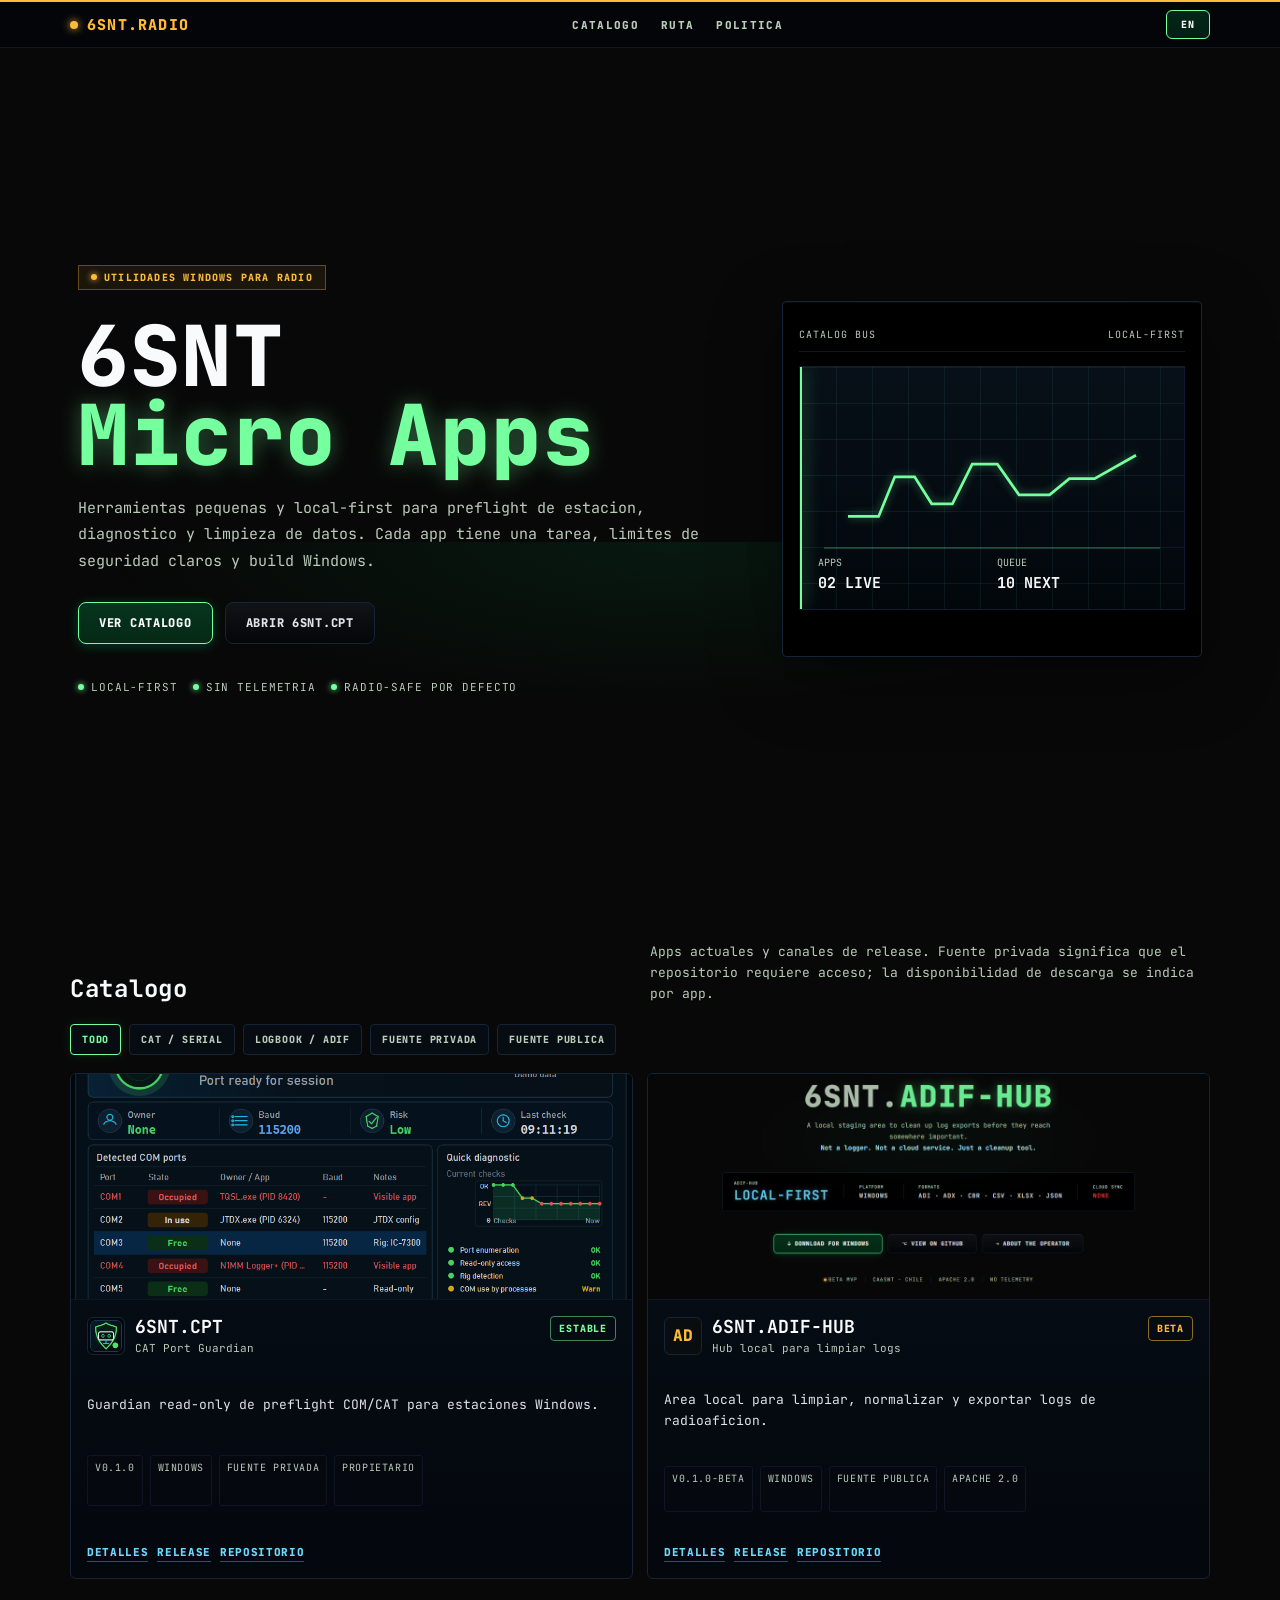
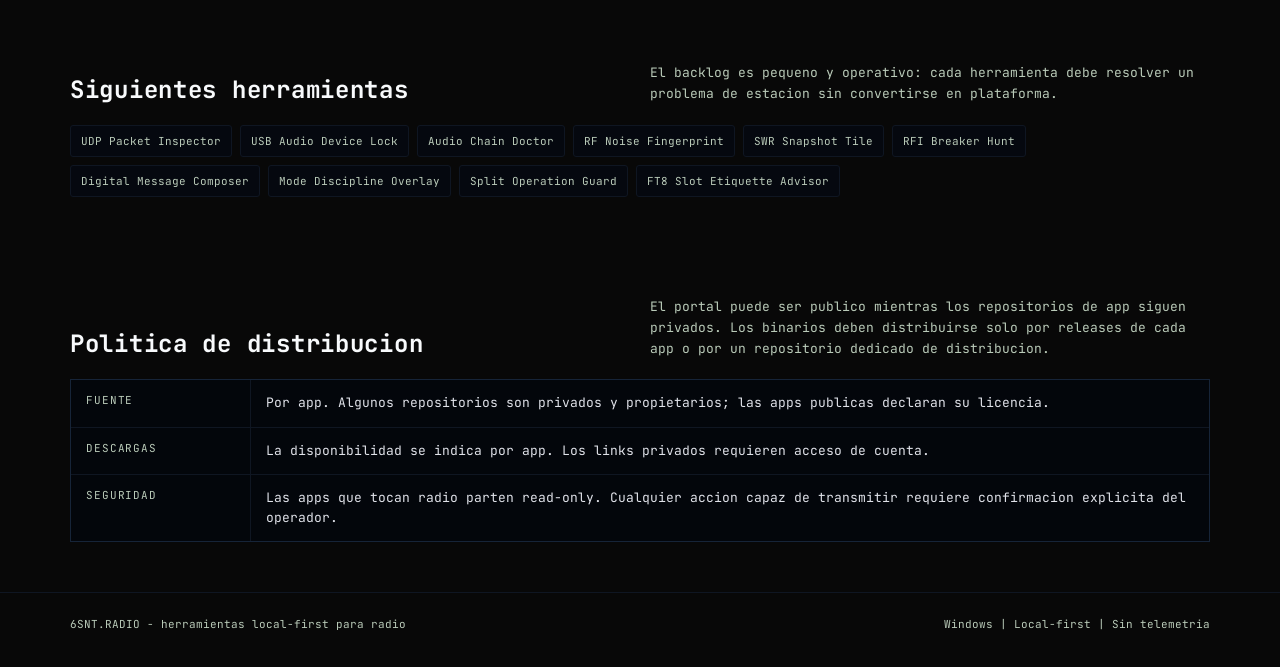
==== docs/es/index.html @ d2923bb1 "Initial catalog portal" ====
<!doctype html>
<html lang="es">
<head>
  <meta charset="utf-8">
  <meta name="viewport" content="width=device-width, initial-scale=1">
  <title>6SNT Micro Apps</title>
  <meta name="description" content="Catalogo de microapps 6SNT local-first para flujos Windows de estacion de radio.">
  <link rel="preconnect" href="https://fonts.googleapis.com">
  <link rel="preconnect" href="https://fonts.gstatic.com" crossorigin>
  <link href="https://fonts.googleapis.com/css2?family=JetBrains+Mono:wght@400;500;600;700;800&display=swap" rel="stylesheet">
  <link rel="icon" href="../assets/apps/cpt/icon.png">
  <link rel="stylesheet" href="../assets/styles.css">
</head>
<body data-page="home">
  <header><nav class="nav">
    <a class="brand" href="./"><span class="brand-mark"></span>6SNT.RADIO</a>
    <div class="nav-links"><a href="#catalog" data-copy="navCatalog"></a><a href="#roadmap" data-copy="navRoadmap"></a><a href="#policy" data-copy="navPolicy"></a></div>
    <a class="nav-action" href="../" data-lang-link>EN</a>
  </nav></header>
  <main>
    <section class="hero">
      <div class="hero-grid">
        <div>
          <div class="kicker" data-copy="heroKicker"></div>
          <h1><span data-copy="heroTitleA"></span><br><span class="accent" data-copy="heroTitleB"></span></h1>
          <p class="hero-copy" data-copy="heroCopy"></p>
          <div class="hero-actions"><a class="btn primary" href="#catalog" data-copy="ctaCatalog"></a><a class="btn secondary" href="./apps/cpt/" data-copy="ctaCpt"></a></div>
          <div class="hero-meta" data-meta></div>
        </div>
        <div class="instrument" aria-hidden="true">
          <div class="scope-top"><span>CATALOG BUS</span><span>LOCAL-FIRST</span></div>
          <div class="scope-body">
            <div class="scan-line"></div>
            <div class="trace"><svg viewBox="0 0 320 120"><path d="M0 86 L34 86 L52 42 L74 42 L93 72 L116 72 L138 28 L166 28 L190 62 L224 62 L246 44 L274 44 L320 18"/></svg></div>
            <div class="scope-readout"><span>APPS<strong>02 LIVE</strong></span><span>QUEUE<strong>10 NEXT</strong></span></div>
          </div>
        </div>
      </div>
    </section>
    <section class="section" id="catalog">
      <div class="section-title"><h2 data-copy="catalogTitle"></h2><p data-copy="catalogCopy"></p></div>
      <div class="filters" data-filters></div>
      <div class="catalog" data-catalog></div>
    </section>
    <section class="section" id="roadmap">
      <div class="section-title"><h2 data-copy="roadmapTitle"></h2><p data-copy="roadmapCopy"></p></div>
      <div class="roadmap" data-roadmap></div>
    </section>
    <section class="section" id="policy">
      <div class="section-title"><h2 data-copy="policyTitle"></h2><p data-copy="policyCopy"></p></div>
      <div class="matrix">
        <div class="matrix-row"><div class="matrix-key">Fuente</div><div class="matrix-value">Por app. Algunos repositorios son privados y propietarios; las apps publicas declaran su licencia.</div></div>
        <div class="matrix-row"><div class="matrix-key">Descargas</div><div class="matrix-value">La disponibilidad se indica por app. Los links privados requieren acceso de cuenta.</div></div>
        <div class="matrix-row"><div class="matrix-key">Seguridad</div><div class="matrix-value">Las apps que tocan radio parten read-only. Cualquier accion capaz de transmitir requiere confirmacion explicita del operador.</div></div>
      </div>
    </section>
  </main>
  <footer><div class="section"><span data-copy="footer"></span><span>Windows | Local-first | Sin telemetria</span></div></footer>
  <script src="../assets/app.js"></script>
</body>
</html>
---- docs/assets/styles.css ----
*{margin:0;padding:0;box-sizing:border-box}
:root{
  --bg:#080808;--surface:#05080f;--panel:#04060a;--well:#000000;
  --border:#162438;--border-sub:#0f1622;--border-strong:#263d4f;
  --text:#f8fafc;--text2:#e0e2e9;--text3:#bacbb9;--muted:#75839a;
  --green:#75ff9e;--green2:#00e676;--cyan:#6cdaff;--cyan2:#b8eaff;
  --amber:#ffba38;--amber2:#ffe0b4;--red:#ef4444;
  --max:1180px;--header:48px;
}
html{scroll-behavior:smooth}
body{
  background:var(--bg);color:var(--text);min-height:100vh;overflow-x:hidden;
  font-family:'JetBrains Mono',ui-monospace,SFMono-Regular,Consolas,monospace;
}
body::before{
  content:"";position:fixed;inset:0;pointer-events:none;opacity:.7;
  background:
    linear-gradient(rgba(255,255,255,.018) 1px,transparent 1px),
    linear-gradient(90deg,rgba(255,255,255,.014) 1px,transparent 1px);
  background-size:42px 42px;mask-image:linear-gradient(to bottom,black,transparent 78%);
}
a{color:inherit}
header{
  position:fixed;top:0;left:0;right:0;height:var(--header);z-index:50;
  background:rgba(4,6,10,.92);backdrop-filter:blur(12px);
  border-top:2px solid var(--amber);border-bottom:1px solid var(--border-sub);
}
.nav{
  max-width:var(--max);height:100%;margin:0 auto;padding:0 20px;
  display:flex;align-items:center;justify-content:space-between;gap:24px;
}
.brand{display:flex;align-items:center;gap:9px;text-decoration:none;font-size:15px;font-weight:800;color:var(--amber);letter-spacing:.08em}
.brand-mark{width:8px;height:8px;border-radius:50%;background:var(--amber);box-shadow:0 0 8px var(--amber)}
.nav-links{display:flex;gap:22px;align-items:center}
.nav-links a{
  font-size:11px;font-weight:800;letter-spacing:.12em;text-transform:uppercase;
  color:var(--text3);text-decoration:none;transition:color .15s;
}
.nav-links a:hover,.nav-links a.active{color:var(--green);text-shadow:0 0 8px rgba(117,255,158,.32)}
.nav-action{
  border:1px solid var(--green);background:linear-gradient(180deg,rgba(0,230,118,.15),rgba(0,97,46,.28));
  color:var(--text);text-decoration:none;border-radius:6px;padding:7px 14px;
  font-size:10px;font-weight:800;letter-spacing:.08em;text-transform:uppercase;
}
main{padding-top:var(--header)}
.section{max-width:var(--max);margin:0 auto;padding:0 20px}
.hero{
  min-height:calc(100svh - var(--header));display:grid;align-items:center;position:relative;
  padding:46px 0 36px;overflow:hidden;
}
.hero::after{
  content:"";position:absolute;inset:auto -10vw 0 -10vw;height:42%;
  background:radial-gradient(ellipse 55% 70% at 52% 0%,rgba(0,230,118,.08),transparent 68%);
  pointer-events:none;
}
.hero-grid{max-width:var(--max);margin:0 auto;padding:0 20px;display:grid;grid-template-columns:minmax(0,1fr) 420px;gap:44px;align-items:center;position:relative;z-index:1}
.kicker{
  display:inline-flex;align-items:center;gap:7px;border:1px solid rgba(255,186,56,.32);
  background:rgba(255,186,56,.08);color:var(--amber);padding:5px 12px;
  font-size:10px;font-weight:800;letter-spacing:.12em;text-transform:uppercase;margin-bottom:26px;
}
.kicker::before{content:"";width:6px;height:6px;border-radius:50%;background:var(--amber);box-shadow:0 0 6px var(--amber)}
h1{font-size:clamp(42px,7vw,84px);line-height:.95;letter-spacing:.02em;font-weight:900;margin-bottom:20px}
.accent{color:var(--green);text-shadow:0 0 22px rgba(117,255,158,.36)}
.hero-copy{max-width:660px;color:var(--text3);font-size:15px;line-height:1.75;margin-bottom:28px}
.hero-actions{display:flex;gap:12px;flex-wrap:wrap;margin-bottom:36px}
.btn{
  display:inline-flex;align-items:center;gap:9px;text-decoration:none;border-radius:8px;
  padding:12px 20px;font-size:12px;font-weight:800;letter-spacing:.06em;text-transform:uppercase;
  transition:transform .15s,border-color .15s,box-shadow .15s;
}
.btn:hover{transform:translateY(-1px)}
.btn.primary{border:1px solid var(--green);background:linear-gradient(180deg,rgba(0,230,118,.2),rgba(0,97,46,.38));box-shadow:0 2px 12px rgba(0,230,118,.25)}
.btn.secondary{border:1px solid var(--border);background:linear-gradient(180deg,#111417,#04060a);color:var(--text2)}
.btn.secondary:hover{border-color:var(--cyan);color:var(--cyan2)}
.hero-meta{display:flex;gap:15px;flex-wrap:wrap;color:var(--text3);font-size:11px;letter-spacing:.08em;text-transform:uppercase}
.hero-meta span{display:inline-flex;align-items:center;gap:7px}
.hero-meta span::before{content:"";width:6px;height:6px;border-radius:50%;background:var(--green);box-shadow:0 0 6px var(--green)}
.instrument{
  background:var(--well);border:1px solid var(--border);border-radius:4px;min-height:356px;
  padding:16px;box-shadow:0 18px 70px rgba(0,0,0,.45),inset 0 1px 0 rgba(255,255,255,.04);
}
.scope-top{height:34px;border-bottom:1px solid var(--border-sub);display:flex;align-items:center;justify-content:space-between;color:var(--text3);font-size:10px;letter-spacing:.1em;text-transform:uppercase}
.scope-body{height:244px;position:relative;overflow:hidden;border:1px solid #0d1d2e;margin-top:14px;background:linear-gradient(180deg,#071018,#02070b)}
.scope-body::before{
  content:"";position:absolute;inset:0;
  background:linear-gradient(rgba(108,218,255,.08) 1px,transparent 1px),linear-gradient(90deg,rgba(108,218,255,.07) 1px,transparent 1px);
  background-size:36px 36px;
}
.scan-line{position:absolute;top:0;bottom:0;width:2px;background:var(--green);box-shadow:0 0 18px var(--green);animation:scan 4.8s linear infinite}
@keyframes scan{from{left:-4px}to{left:100%}}
.trace{position:absolute;left:24px;right:24px;top:72px;height:110px;border-bottom:2px solid rgba(117,255,158,.22)}
.trace svg{width:100%;height:100%;overflow:visible}
.trace path{fill:none;stroke:var(--green);stroke-width:3;filter:drop-shadow(0 0 5px rgba(117,255,158,.45))}
.scope-readout{position:absolute;left:18px;bottom:16px;right:18px;display:grid;grid-template-columns:1fr 1fr;gap:10px;font-size:10px;text-transform:uppercase;color:var(--text3)}
.scope-readout strong{display:block;color:var(--text);font-size:15px;margin-top:4px}
.section-title{padding-top:42px;margin-bottom:20px;display:flex;align-items:end;justify-content:space-between;gap:20px}
.section-title h2{font-size:24px;letter-spacing:.03em}
.section-title p{color:var(--text3);font-size:13px;line-height:1.6;max-width:560px}
.filters{display:flex;gap:8px;flex-wrap:wrap;margin-bottom:18px}
.filter{
  background:#070b12;border:1px solid var(--border);color:var(--text3);border-radius:4px;
  padding:8px 11px;font:inherit;font-size:10px;font-weight:800;letter-spacing:.08em;text-transform:uppercase;cursor:pointer;
}
.filter.active,.filter:hover{border-color:var(--green);color:var(--green);box-shadow:0 0 12px rgba(0,230,118,.14)}
.catalog{display:grid;grid-template-columns:repeat(2,minmax(0,1fr));gap:14px;margin-bottom:42px}
.app-card{
  background:linear-gradient(180deg,#071018,#04070d);border:1px solid var(--border);border-radius:6px;
  overflow:hidden;display:grid;grid-template-rows:auto 1fr;min-height:506px;
}
.app-shot{height:226px;background:#02070b;border-bottom:1px solid var(--border-sub);position:relative;overflow:hidden}
.app-shot img{width:100%;height:100%;object-fit:cover;display:block;opacity:.92;transition:transform .25s,opacity .25s}
.app-card:hover .app-shot img{transform:scale(1.02);opacity:1}
.app-info{padding:16px;display:grid;gap:13px}
.app-head{display:flex;align-items:flex-start;justify-content:space-between;gap:12px}
.app-name{display:flex;gap:10px;align-items:center}
.app-icon{width:38px;height:38px;border:1px solid var(--border);border-radius:6px;background:#02070b;object-fit:cover}
.fallback-icon{width:38px;height:38px;border:1px solid var(--border);border-radius:6px;display:grid;place-items:center;color:var(--amber);font-weight:900;background:#090d10}
.app-name h3{font-size:18px;line-height:1.2}
.app-name small{display:block;color:var(--text3);font-size:11px;margin-top:3px}
.badge{white-space:nowrap;border:1px solid var(--border-strong);border-radius:4px;color:var(--cyan2);padding:5px 8px;font-size:10px;font-weight:800;text-transform:uppercase;letter-spacing:.08em}
.badge.green{border-color:rgba(117,255,158,.5);color:var(--green)}
.badge.amber{border-color:rgba(255,186,56,.55);color:var(--amber)}
.app-summary{color:var(--text2);font-size:13px;line-height:1.65}
.chips{display:flex;gap:7px;flex-wrap:wrap}
.chip{border:1px solid var(--border-sub);background:#05080f;color:var(--text3);font-size:10px;padding:5px 7px;border-radius:3px;text-transform:uppercase;letter-spacing:.06em}
.app-actions{display:flex;gap:9px;flex-wrap:wrap;margin-top:auto}
.mini-link{font-size:11px;font-weight:800;text-transform:uppercase;letter-spacing:.06em;color:var(--cyan);text-decoration:none;border-bottom:1px solid rgba(108,218,255,.35);padding-bottom:2px}
.matrix{border:1px solid var(--border);background:#03060b;margin:0 0 50px}
.matrix-row{display:grid;grid-template-columns:180px 1fr;min-height:44px;border-bottom:1px solid var(--border-sub)}
.matrix-row:last-child{border-bottom:0}
.matrix-key{padding:13px 15px;color:var(--text3);font-size:11px;text-transform:uppercase;letter-spacing:.08em;border-right:1px solid var(--border-sub)}
.matrix-value{padding:13px 15px;color:var(--text2);font-size:13px;line-height:1.55}
.roadmap{display:flex;flex-wrap:wrap;gap:8px;margin-bottom:58px}
.roadmap span{border:1px solid var(--border-sub);background:#05080f;color:var(--text3);padding:8px 10px;border-radius:3px;font-size:11px}
.detail-hero{padding:64px 20px 34px}
.detail-layout{max-width:var(--max);margin:0 auto;display:grid;grid-template-columns:minmax(0,1fr) 430px;gap:28px;align-items:start}
.detail-title h1{font-size:clamp(38px,5vw,68px)}
.back-link{display:inline-flex;color:var(--cyan);font-size:11px;font-weight:800;text-transform:uppercase;letter-spacing:.08em;text-decoration:none;margin-bottom:24px}
.detail-summary{color:var(--text2);font-size:16px;line-height:1.65;margin:0 0 20px;max-width:760px}
.detail-chips{margin:0 0 22px}
.detail-shot{border:1px solid var(--border);border-radius:6px;overflow:hidden;background:#02070b}
.detail-shot img{width:100%;display:block}
.detail-grid{display:grid;grid-template-columns:repeat(3,minmax(0,1fr));gap:14px;margin:0 0 22px}
.detail-panel{border:1px solid var(--border);background:linear-gradient(180deg,#071018,#03060b);border-radius:6px;padding:18px;min-height:220px}
.detail-panel h2{font-size:15px;margin-bottom:14px;letter-spacing:.04em}
.detail-panel p{color:var(--text2);font-size:13px;line-height:1.6}
.bullets{display:grid;gap:10px;margin:18px 0}
.bullets li{list-style:none;color:var(--text2);font-size:13px;line-height:1.5;padding-left:18px;position:relative}
.bullets li::before{content:"";position:absolute;left:0;top:.65em;width:6px;height:6px;border-radius:50%;background:var(--green)}
.warning{border:1px solid rgba(255,186,56,.35);background:rgba(255,186,56,.07);padding:14px;color:var(--amber2);font-size:12px;line-height:1.55;margin-top:14px}
.hash{font-family:inherit;word-break:break-all;color:var(--text2);font-size:11px}
footer{border-top:1px solid var(--border-sub);padding:24px 20px 36px;color:var(--text3);font-size:11px}
footer .section{display:flex;justify-content:space-between;gap:18px;flex-wrap:wrap}
@media (max-width:900px){
  .nav-links{display:none}
  .hero-grid,.catalog,.detail-layout,.detail-grid{grid-template-columns:1fr}
  .section-title{flex-direction:column;align-items:flex-start;gap:8px}
  .instrument{min-height:300px}
  .app-card{min-height:auto}
  .matrix-row{grid-template-columns:1fr}
  .matrix-key{border-right:0;border-bottom:1px solid var(--border-sub)}
}
@media (prefers-reduced-motion:reduce){
  *{animation:none!important;transition:none!important;scroll-behavior:auto!important}
}
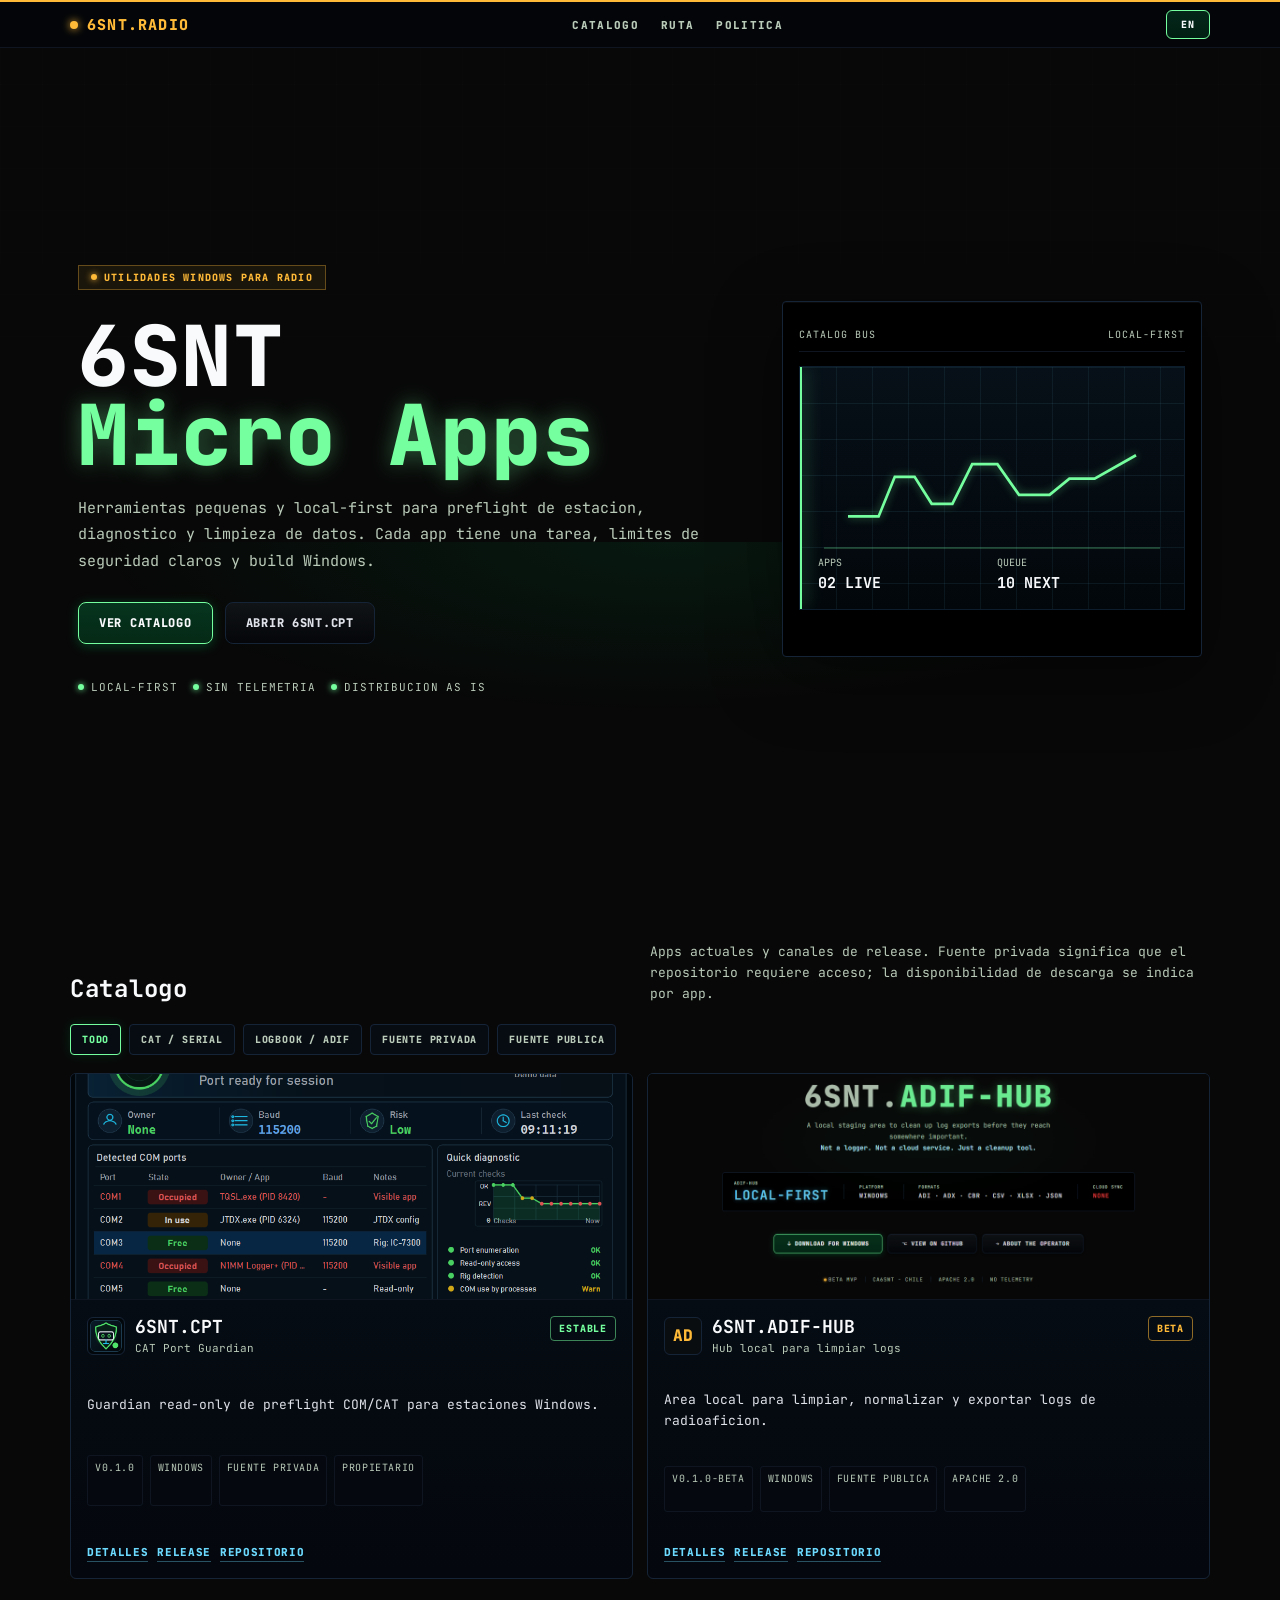
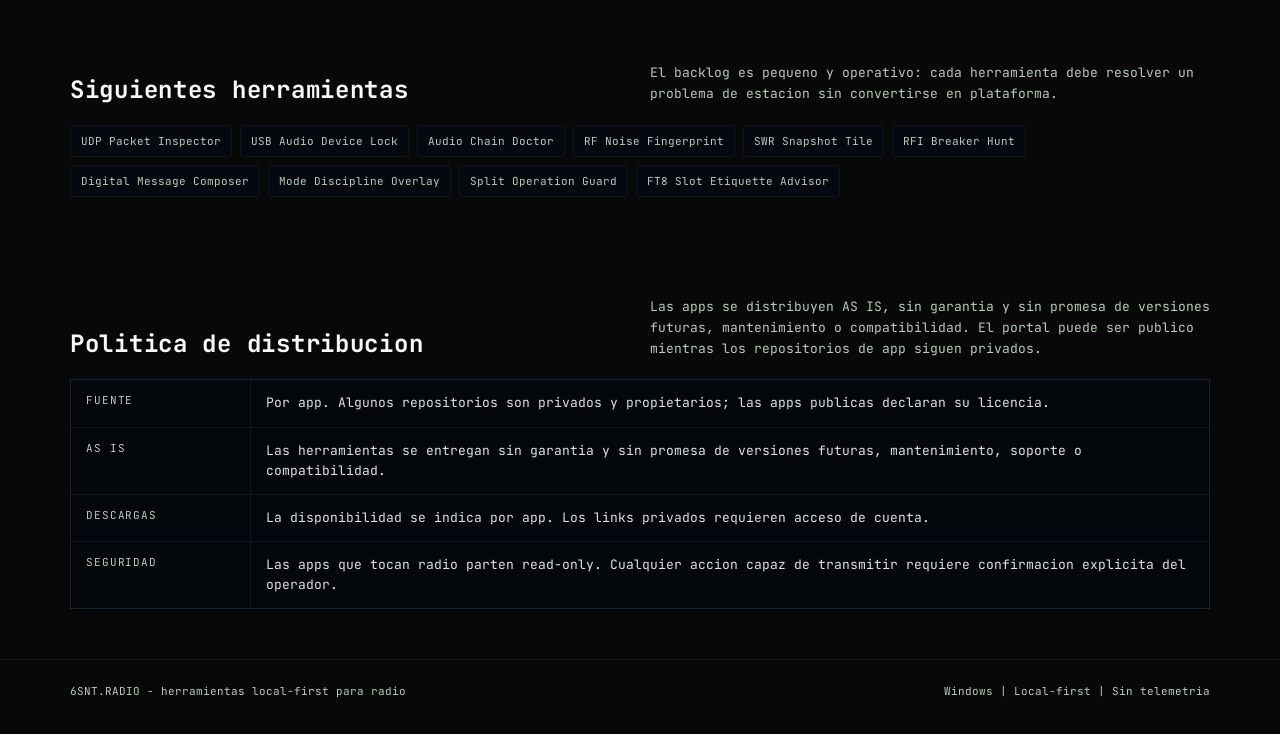
==== commit dcfd5625: "Add AS IS distribution notice" ====
--- a/docs/es/index.html
+++ b/docs/es/index.html
@@ -50,6 +50,7 @@
       <div class="section-title"><h2 data-copy="policyTitle"></h2><p data-copy="policyCopy"></p></div>
       <div class="matrix">
         <div class="matrix-row"><div class="matrix-key">Fuente</div><div class="matrix-value">Por app. Algunos repositorios son privados y propietarios; las apps publicas declaran su licencia.</div></div>
+        <div class="matrix-row"><div class="matrix-key">AS IS</div><div class="matrix-value">Las herramientas se entregan sin garantia y sin promesa de versiones futuras, mantenimiento, soporte o compatibilidad.</div></div>
         <div class="matrix-row"><div class="matrix-key">Descargas</div><div class="matrix-value">La disponibilidad se indica por app. Los links privados requieren acceso de cuenta.</div></div>
         <div class="matrix-row"><div class="matrix-key">Seguridad</div><div class="matrix-value">Las apps que tocan radio parten read-only. Cualquier accion capaz de transmitir requiere confirmacion explicita del operador.</div></div>
       </div>
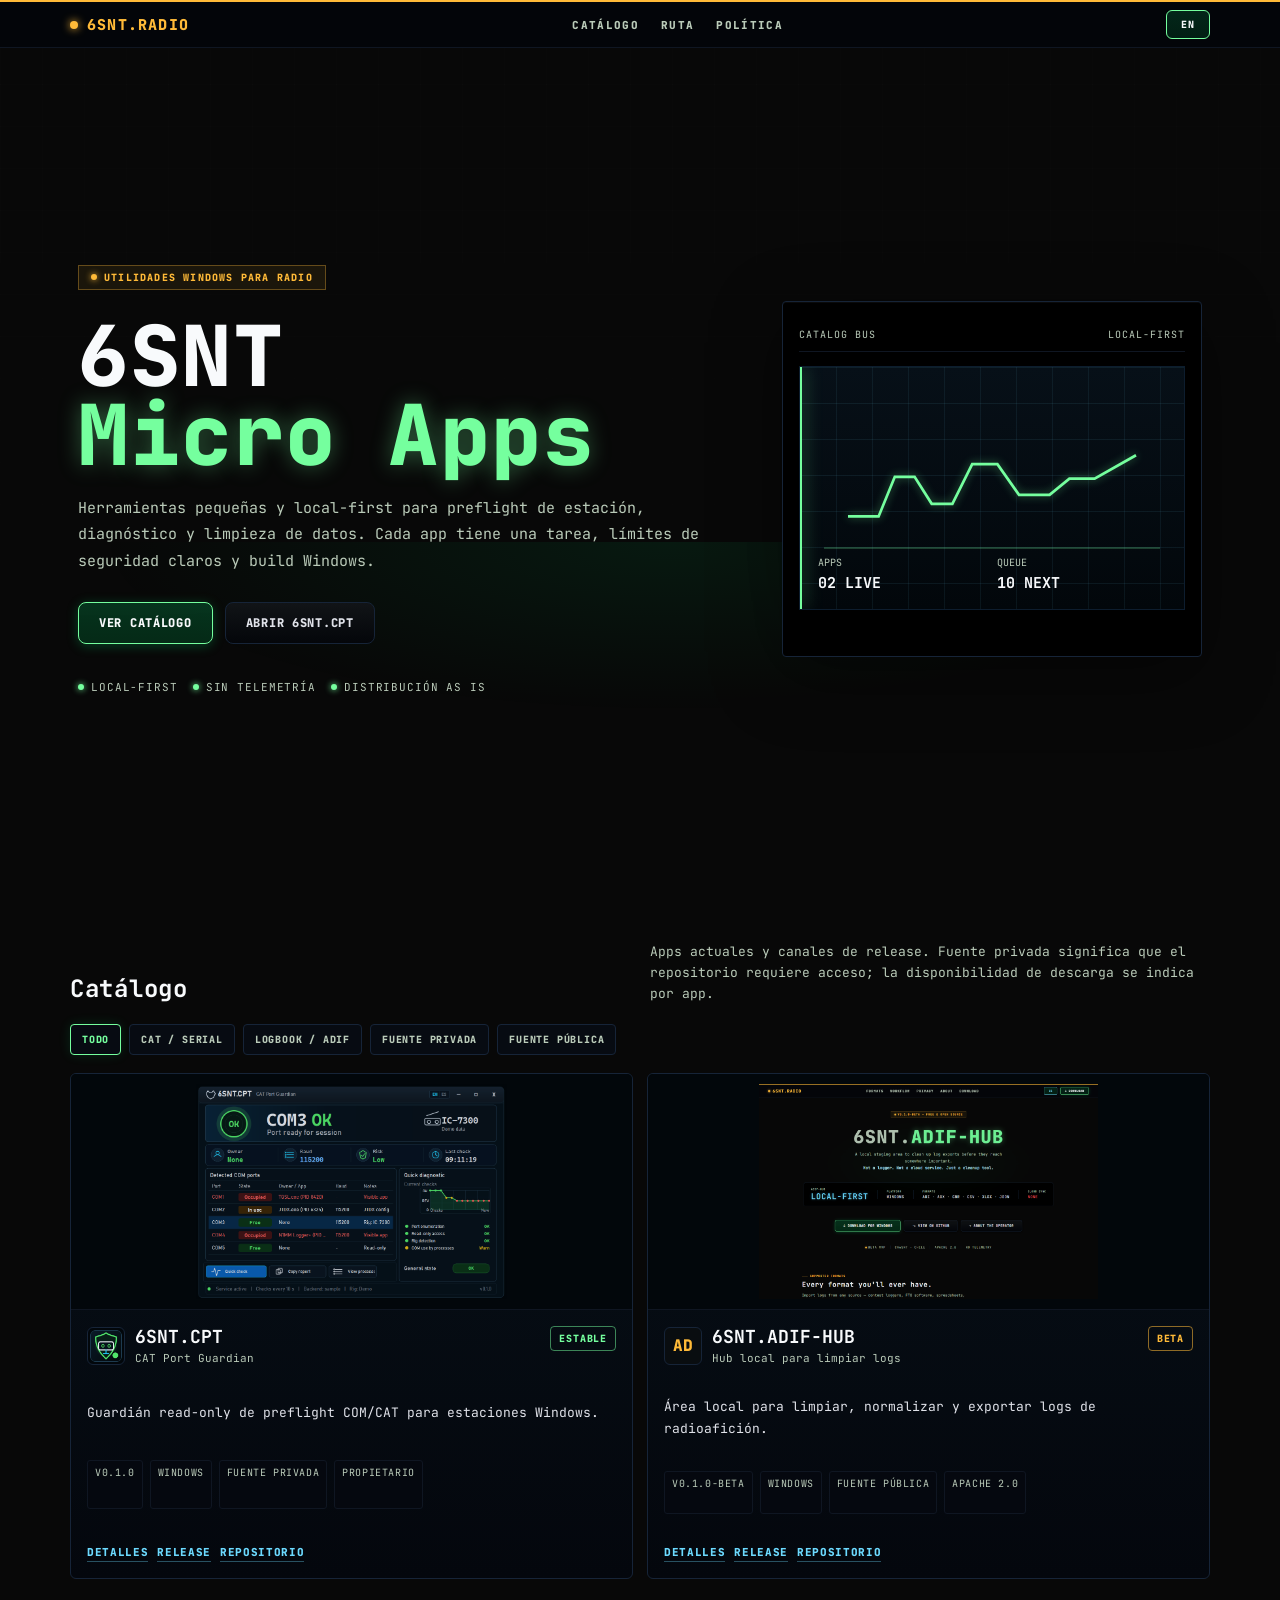
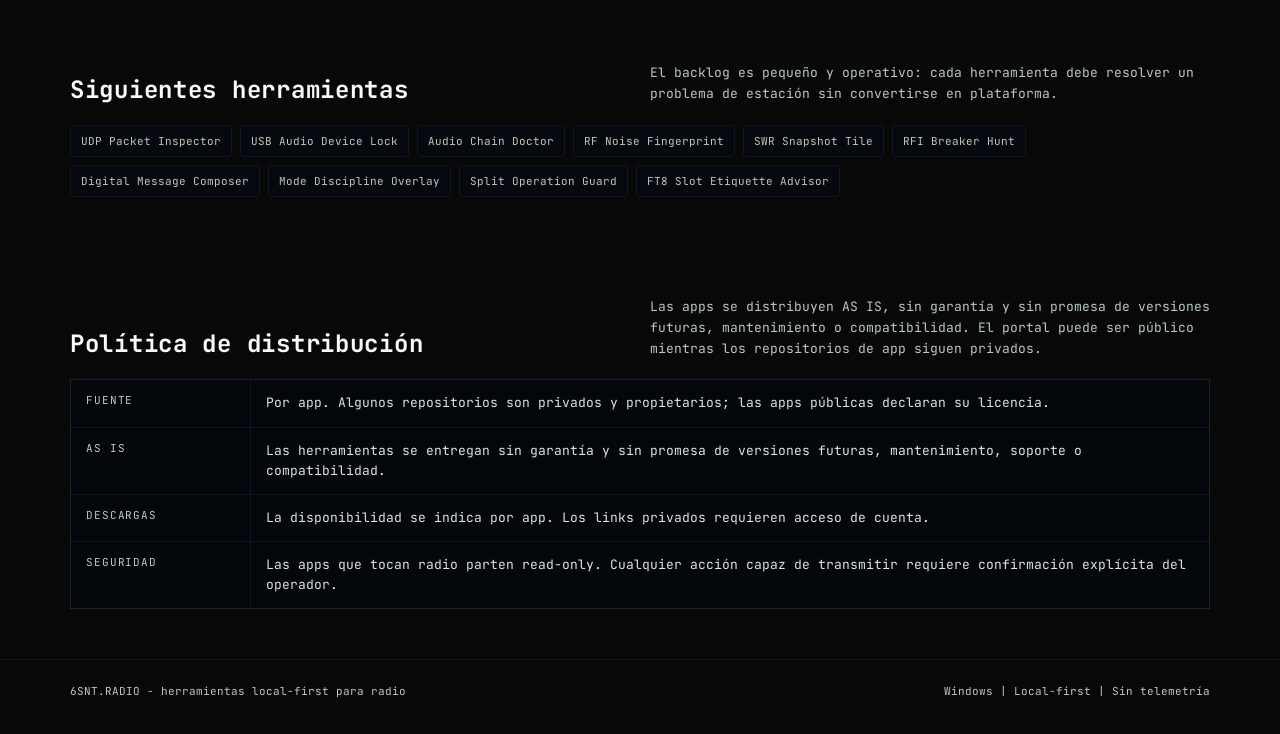
==== commit 13189824: "Polish Spanish portal copy" ====
--- a/docs/es/index.html
+++ b/docs/es/index.html
@@ -4,7 +4,7 @@
   <meta charset="utf-8">
   <meta name="viewport" content="width=device-width, initial-scale=1">
   <title>6SNT Micro Apps</title>
-  <meta name="description" content="Catalogo de microapps 6SNT local-first para flujos Windows de estacion de radio.">
+  <meta name="description" content="Catálogo de microapps 6SNT local-first para flujos Windows de estación de radio.">
   <link rel="preconnect" href="https://fonts.googleapis.com">
   <link rel="preconnect" href="https://fonts.gstatic.com" crossorigin>
   <link href="https://fonts.googleapis.com/css2?family=JetBrains+Mono:wght@400;500;600;700;800&display=swap" rel="stylesheet">
@@ -49,14 +49,14 @@
     <section class="section" id="policy">
       <div class="section-title"><h2 data-copy="policyTitle"></h2><p data-copy="policyCopy"></p></div>
       <div class="matrix">
-        <div class="matrix-row"><div class="matrix-key">Fuente</div><div class="matrix-value">Por app. Algunos repositorios son privados y propietarios; las apps publicas declaran su licencia.</div></div>
-        <div class="matrix-row"><div class="matrix-key">AS IS</div><div class="matrix-value">Las herramientas se entregan sin garantia y sin promesa de versiones futuras, mantenimiento, soporte o compatibilidad.</div></div>
+        <div class="matrix-row"><div class="matrix-key">Fuente</div><div class="matrix-value">Por app. Algunos repositorios son privados y propietarios; las apps públicas declaran su licencia.</div></div>
+        <div class="matrix-row"><div class="matrix-key">AS IS</div><div class="matrix-value">Las herramientas se entregan sin garantía y sin promesa de versiones futuras, mantenimiento, soporte o compatibilidad.</div></div>
         <div class="matrix-row"><div class="matrix-key">Descargas</div><div class="matrix-value">La disponibilidad se indica por app. Los links privados requieren acceso de cuenta.</div></div>
-        <div class="matrix-row"><div class="matrix-key">Seguridad</div><div class="matrix-value">Las apps que tocan radio parten read-only. Cualquier accion capaz de transmitir requiere confirmacion explicita del operador.</div></div>
+        <div class="matrix-row"><div class="matrix-key">Seguridad</div><div class="matrix-value">Las apps que tocan radio parten read-only. Cualquier acción capaz de transmitir requiere confirmación explícita del operador.</div></div>
       </div>
     </section>
   </main>
-  <footer><div class="section"><span data-copy="footer"></span><span>Windows | Local-first | Sin telemetria</span></div></footer>
+  <footer><div class="section"><span data-copy="footer"></span><span>Windows | Local-first | Sin telemetría</span></div></footer>
   <script src="../assets/app.js"></script>
 </body>
 </html>
--- a/docs/assets/styles.css
+++ b/docs/assets/styles.css
@@ -108,9 +108,15 @@
   background:linear-gradient(180deg,#071018,#04070d);border:1px solid var(--border);border-radius:6px;
   overflow:hidden;display:grid;grid-template-rows:auto 1fr;min-height:506px;
 }
-.app-shot{height:226px;background:#02070b;border-bottom:1px solid var(--border-sub);position:relative;overflow:hidden}
-.app-shot img{width:100%;height:100%;object-fit:cover;display:block;opacity:.92;transition:transform .25s,opacity .25s}
-.app-card:hover .app-shot img{transform:scale(1.02);opacity:1}
+.app-shot{
+  height:236px;background:#02070b;border-bottom:1px solid var(--border-sub);
+  position:relative;overflow:hidden;
+}
+.app-shot img{
+  width:100%;height:100%;object-fit:contain;display:block;opacity:.94;padding:10px;
+  transition:opacity .25s;
+}
+.app-card:hover .app-shot img{opacity:1}
 .app-info{padding:16px;display:grid;gap:13px}
 .app-head{display:flex;align-items:flex-start;justify-content:space-between;gap:12px}
 .app-name{display:flex;gap:10px;align-items:center}
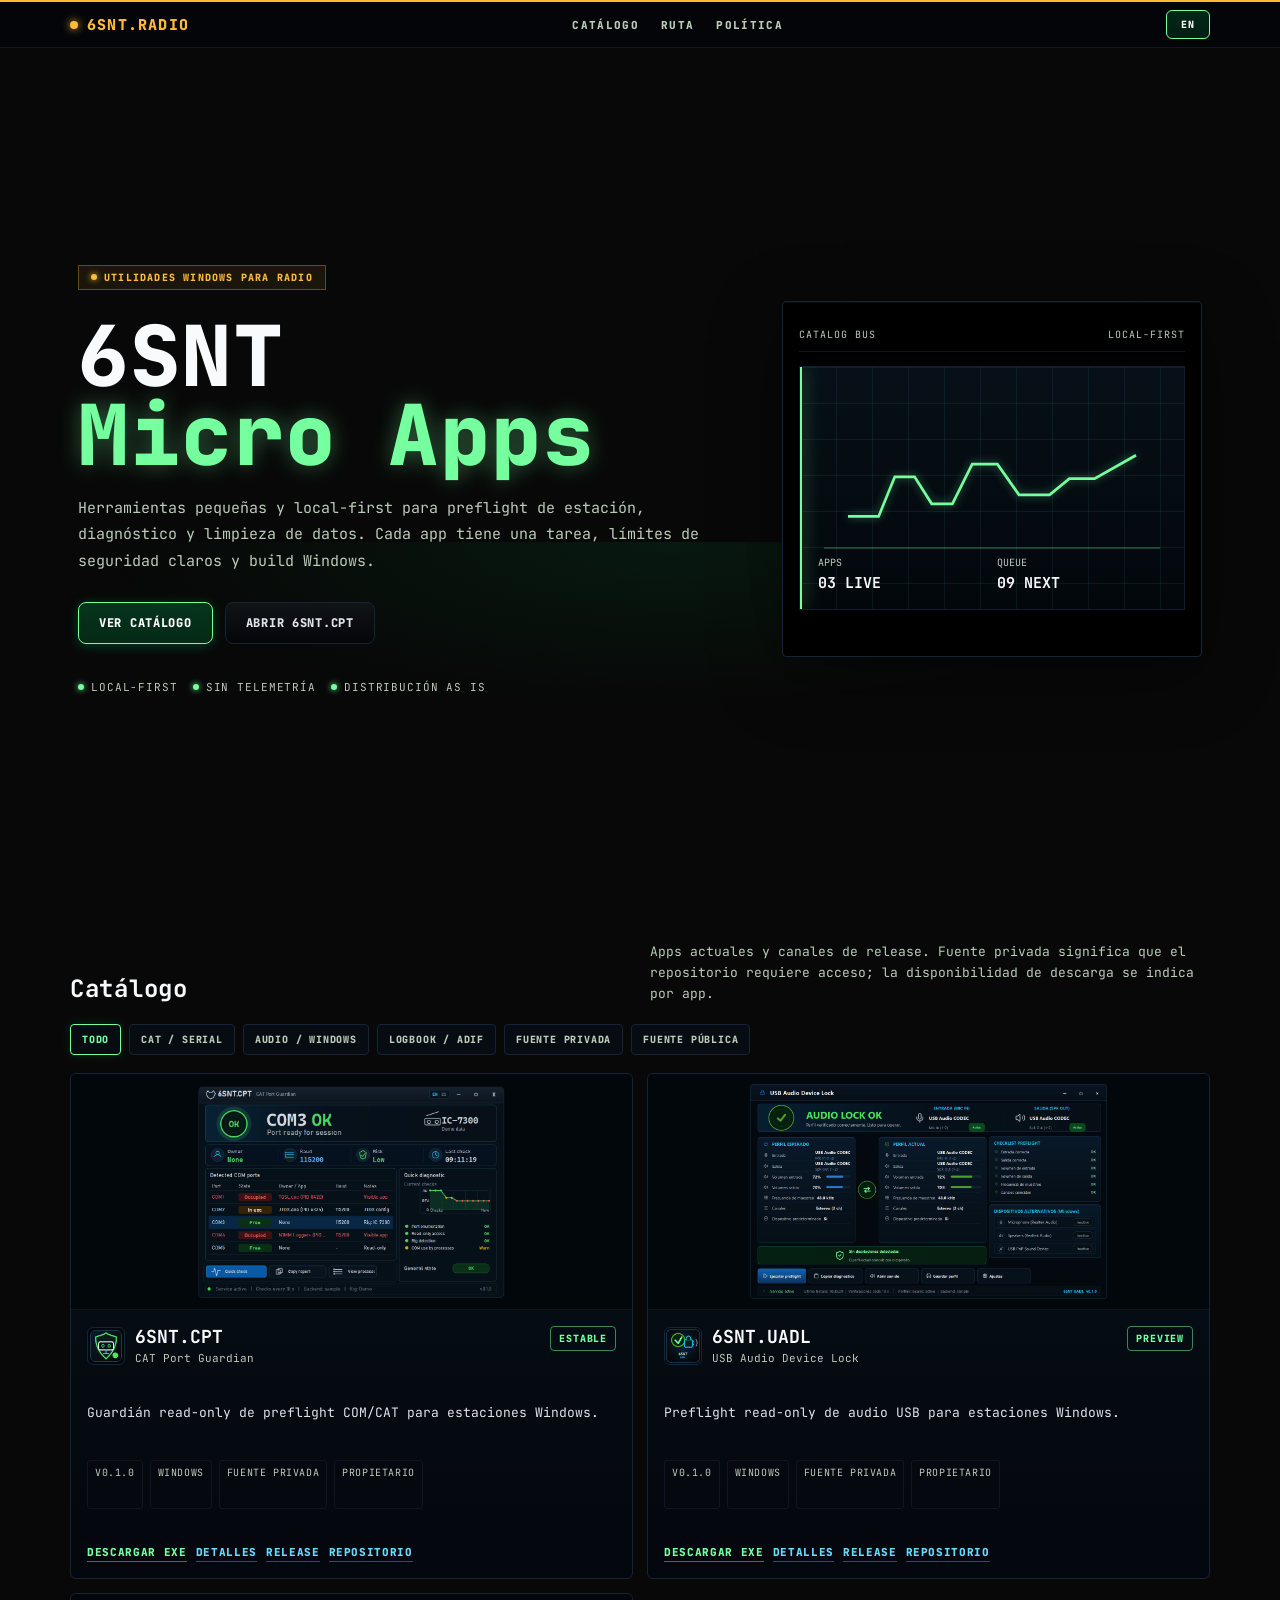
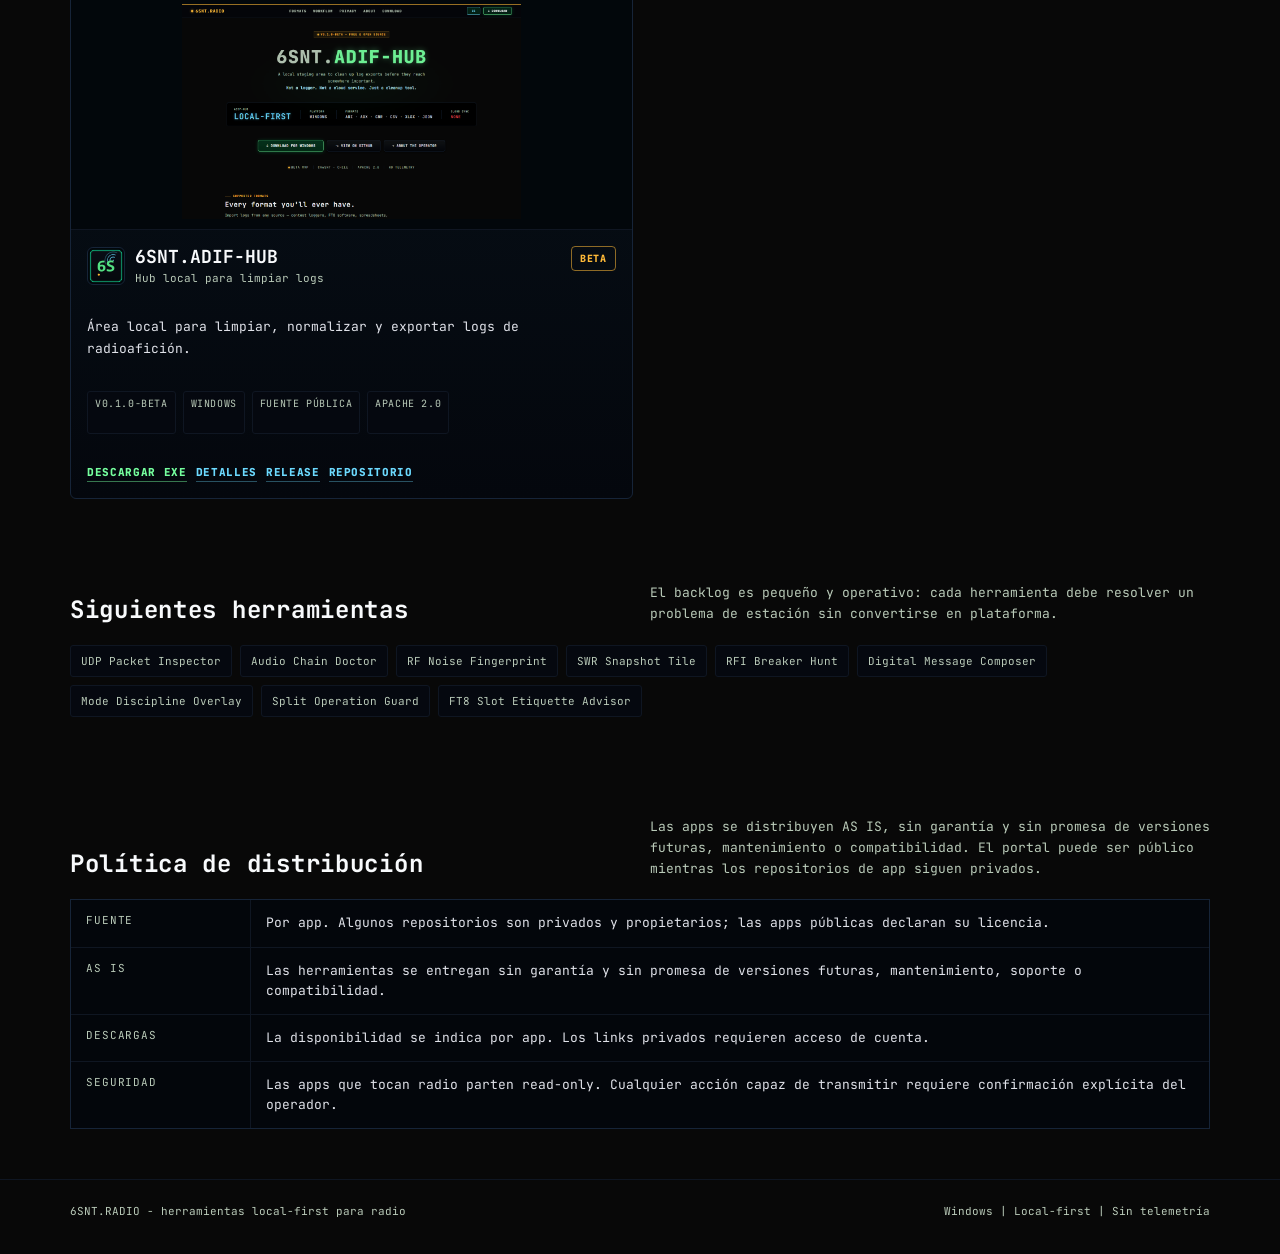
==== commit 89a823e5: "Add UADL and internal ADIF-HUB catalog pages" ====
--- a/docs/es/index.html
+++ b/docs/es/index.html
@@ -32,7 +32,7 @@
           <div class="scope-body">
             <div class="scan-line"></div>
             <div class="trace"><svg viewBox="0 0 320 120"><path d="M0 86 L34 86 L52 42 L74 42 L93 72 L116 72 L138 28 L166 28 L190 62 L224 62 L246 44 L274 44 L320 18"/></svg></div>
-            <div class="scope-readout"><span>APPS<strong>02 LIVE</strong></span><span>QUEUE<strong>10 NEXT</strong></span></div>
+            <div class="scope-readout"><span>APPS<strong>03 LIVE</strong></span><span>QUEUE<strong>09 NEXT</strong></span></div>
           </div>
         </div>
       </div>
--- a/docs/assets/styles.css
+++ b/docs/assets/styles.css
@@ -20,6 +20,7 @@
   background-size:42px 42px;mask-image:linear-gradient(to bottom,black,transparent 78%);
 }
 a{color:inherit}
+[hidden]{display:none!important}
 header{
   position:fixed;top:0;left:0;right:0;height:var(--header);z-index:50;
   background:rgba(4,6,10,.92);backdrop-filter:blur(12px);
@@ -132,6 +133,7 @@
 .chip{border:1px solid var(--border-sub);background:#05080f;color:var(--text3);font-size:10px;padding:5px 7px;border-radius:3px;text-transform:uppercase;letter-spacing:.06em}
 .app-actions{display:flex;gap:9px;flex-wrap:wrap;margin-top:auto}
 .mini-link{font-size:11px;font-weight:800;text-transform:uppercase;letter-spacing:.06em;color:var(--cyan);text-decoration:none;border-bottom:1px solid rgba(108,218,255,.35);padding-bottom:2px}
+.mini-link.strong{color:var(--green);border-bottom-color:rgba(117,255,158,.45)}
 .matrix{border:1px solid var(--border);background:#03060b;margin:0 0 50px}
 .matrix-row{display:grid;grid-template-columns:180px 1fr;min-height:44px;border-bottom:1px solid var(--border-sub)}
 .matrix-row:last-child{border-bottom:0}
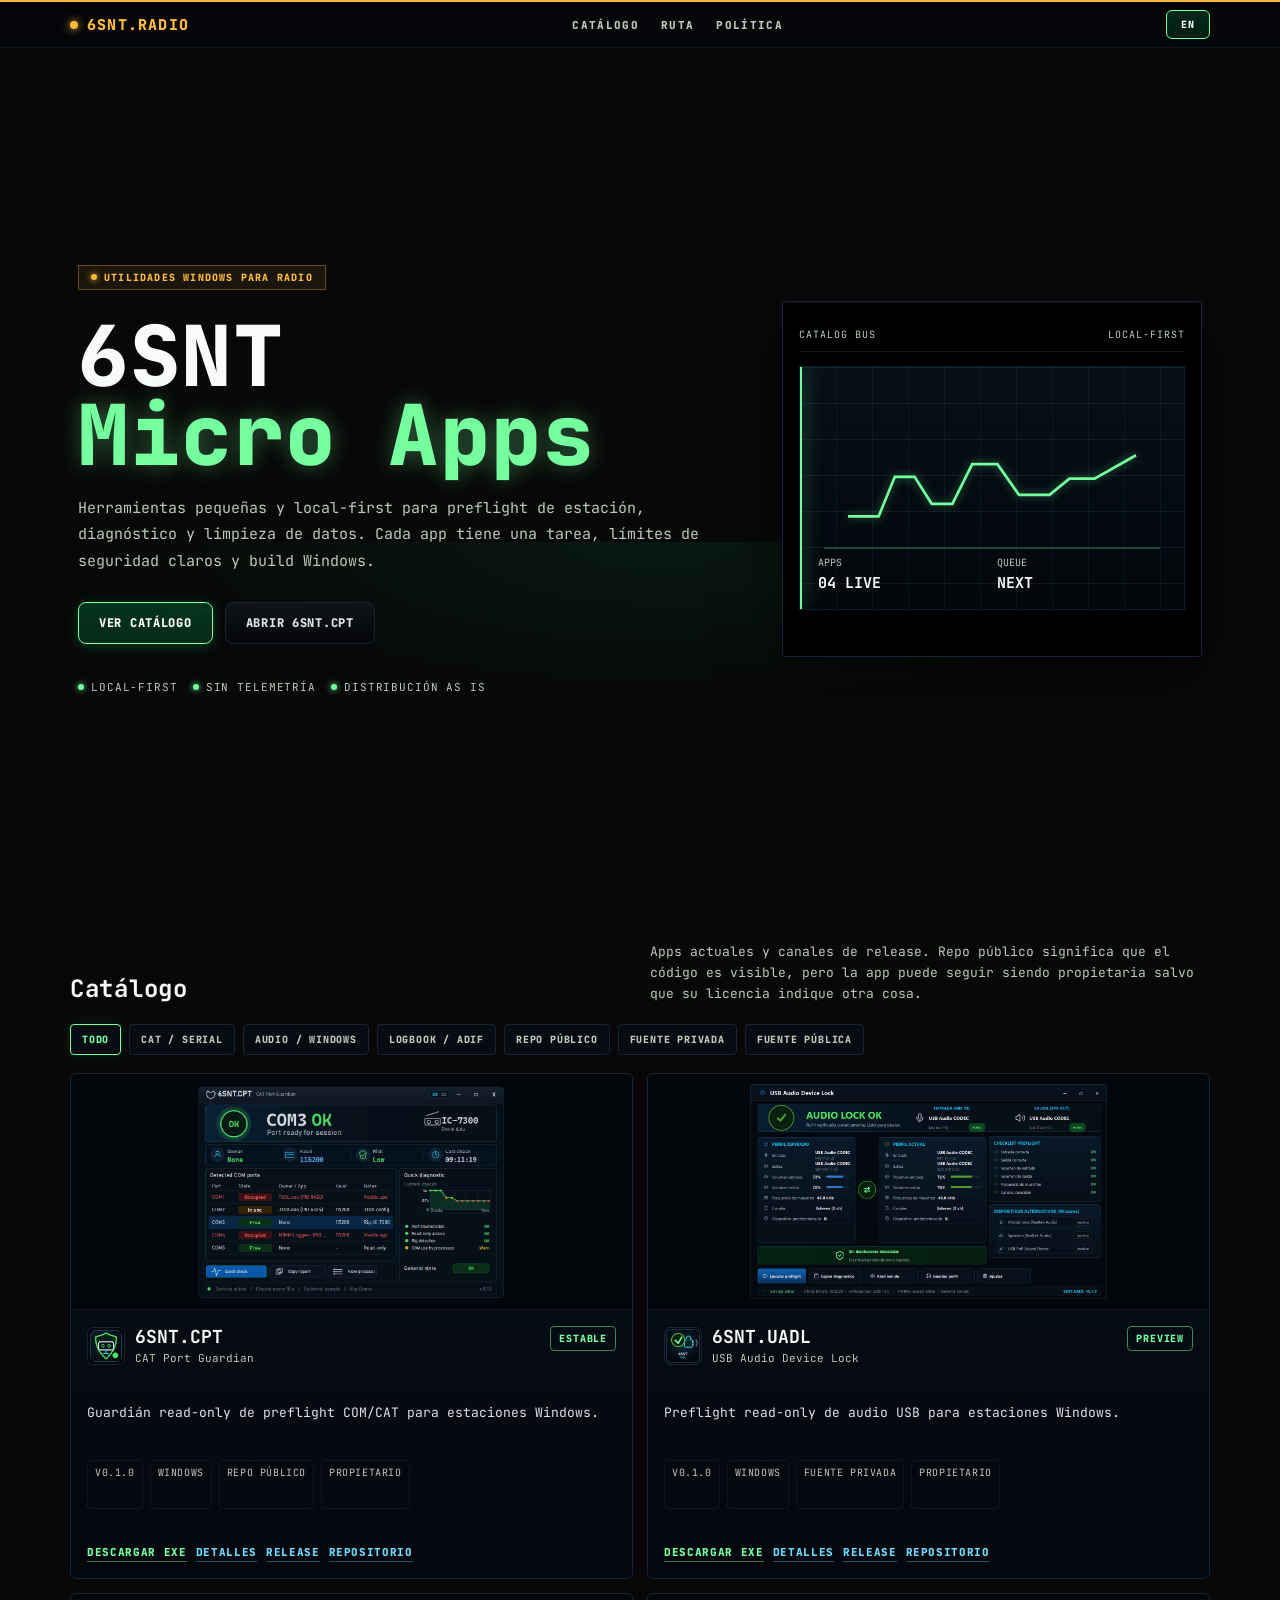
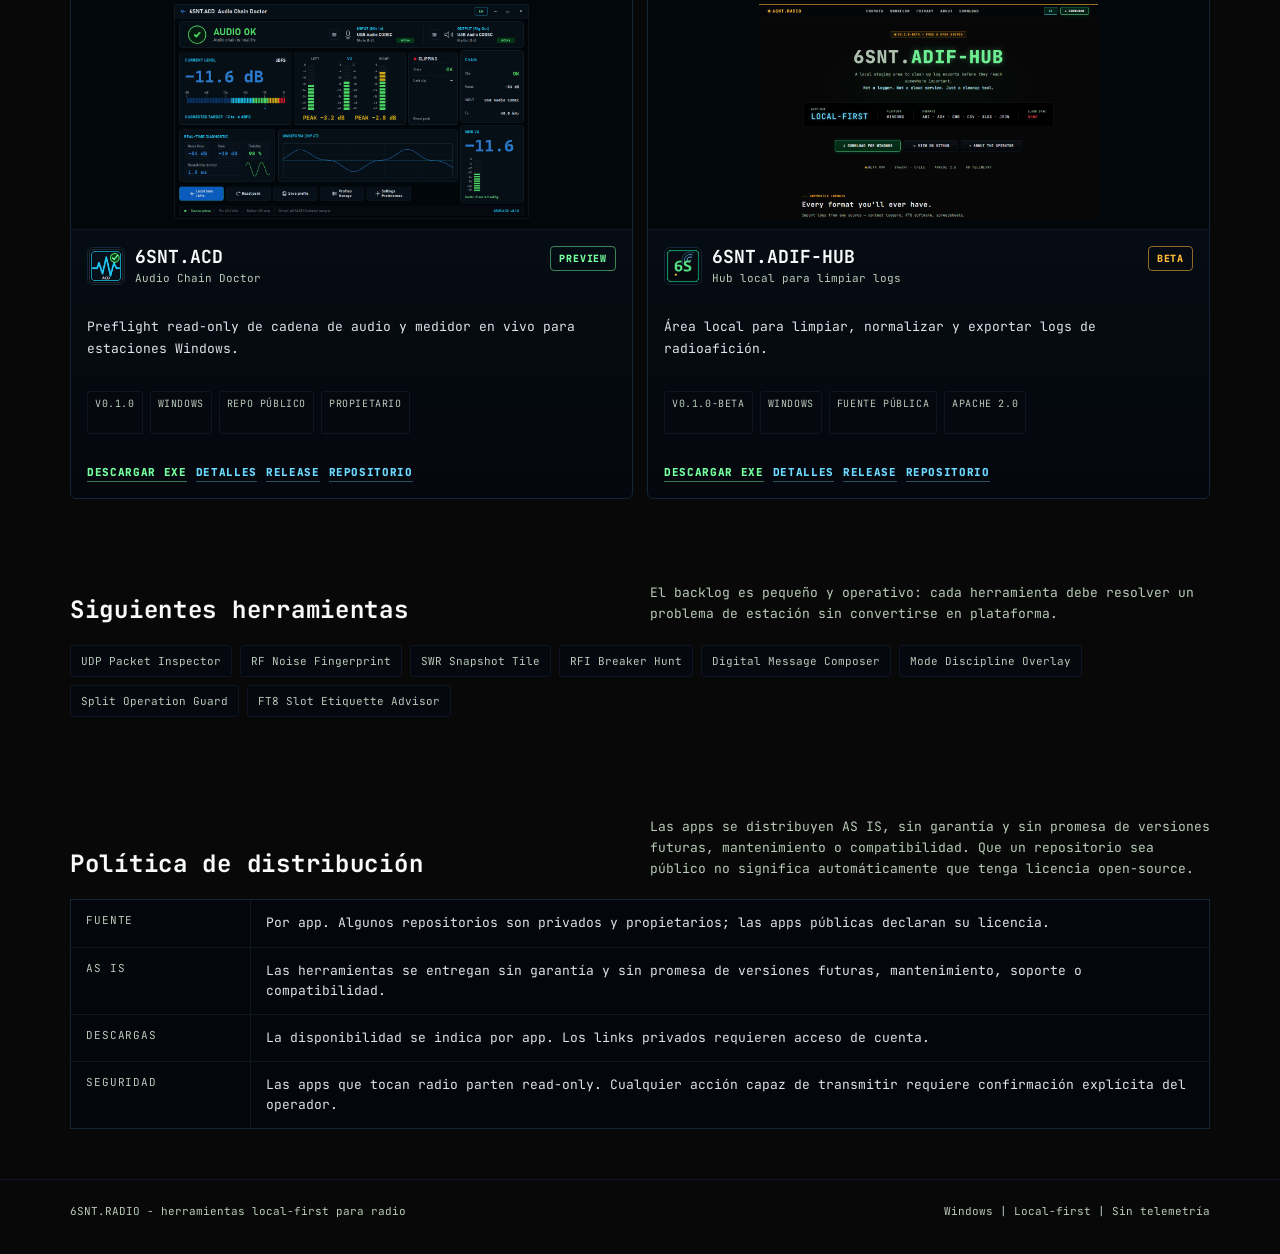
==== commit 9fcc35d5: "Fix portal live app readout" ====
--- a/docs/es/index.html
+++ b/docs/es/index.html
@@ -32,7 +32,7 @@
           <div class="scope-body">
             <div class="scan-line"></div>
             <div class="trace"><svg viewBox="0 0 320 120"><path d="M0 86 L34 86 L52 42 L74 42 L93 72 L116 72 L138 28 L166 28 L190 62 L224 62 L246 44 L274 44 L320 18"/></svg></div>
-            <div class="scope-readout"><span>APPS<strong>03 LIVE</strong></span><span>QUEUE<strong>09 NEXT</strong></span></div>
+            <div class="scope-readout"><span>APPS<strong data-live-count>-- LIVE</strong></span><span>QUEUE<strong>NEXT</strong></span></div>
           </div>
         </div>
       </div>
